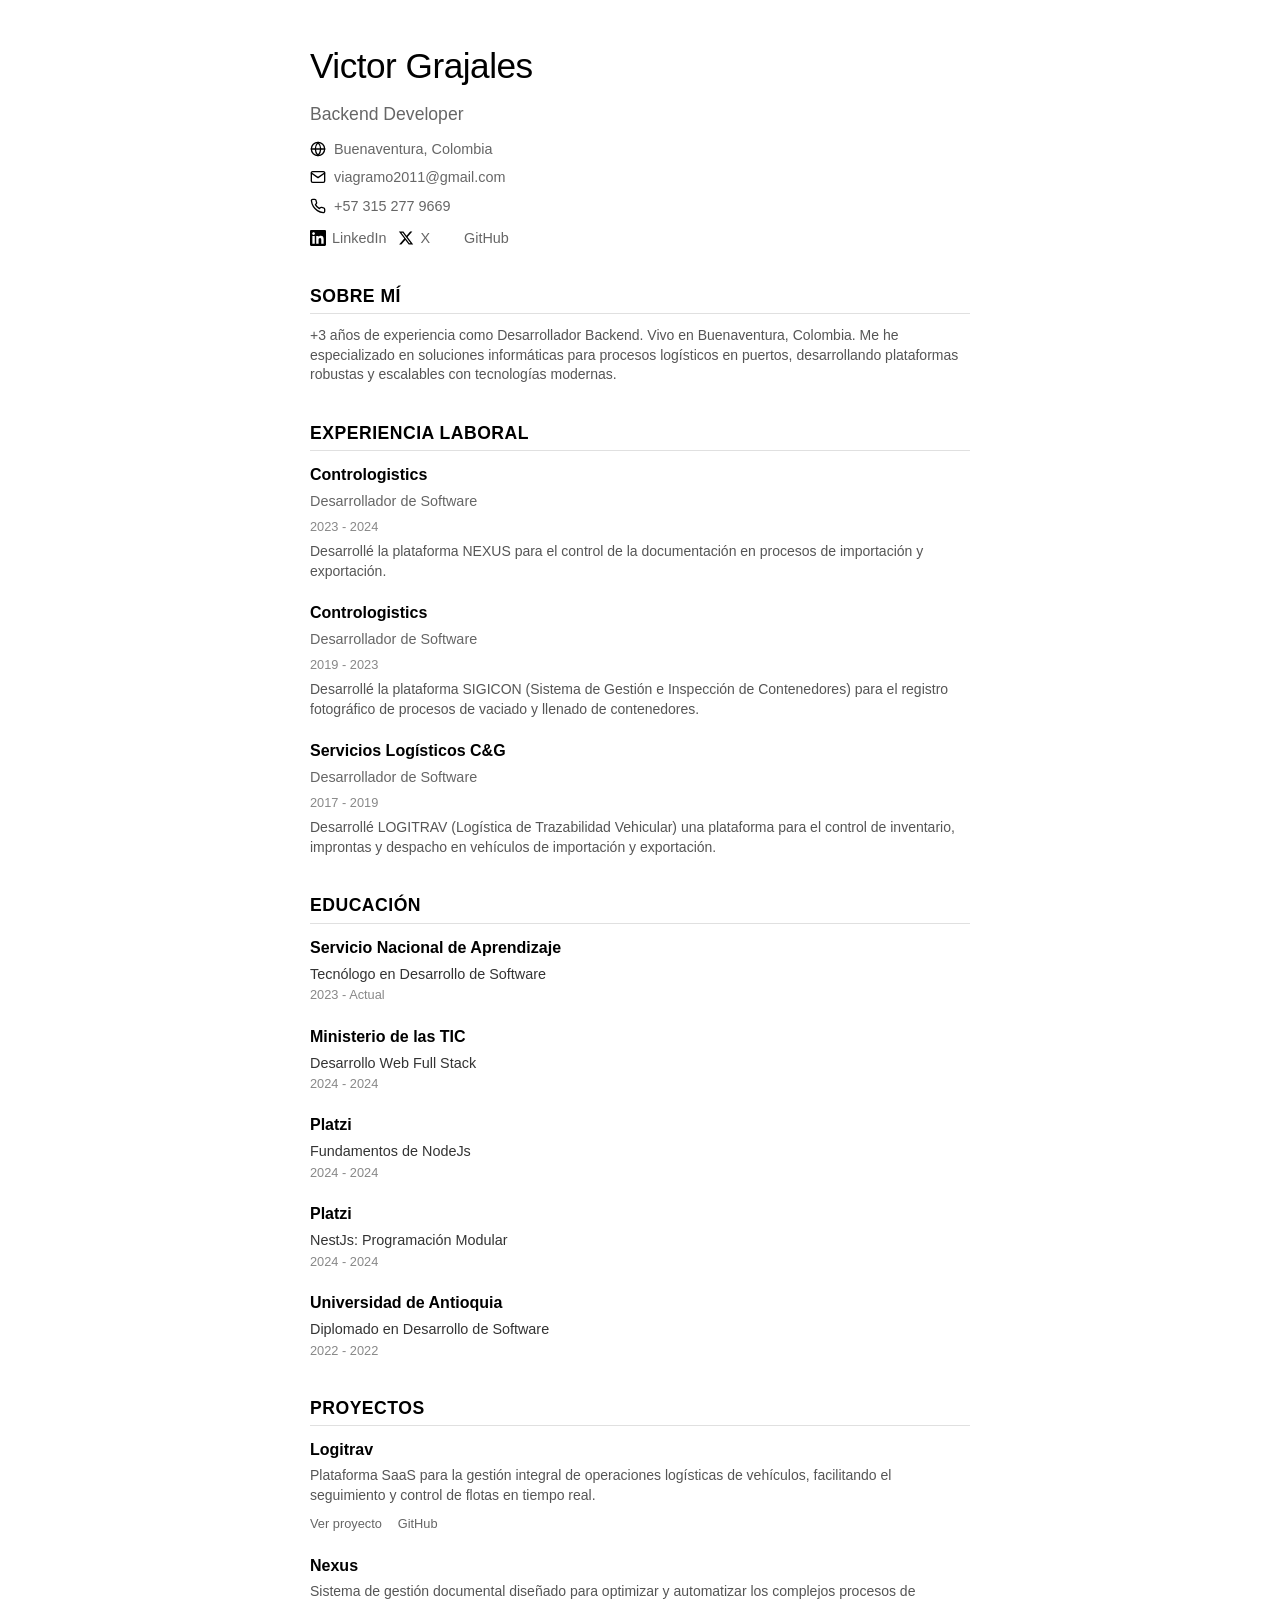
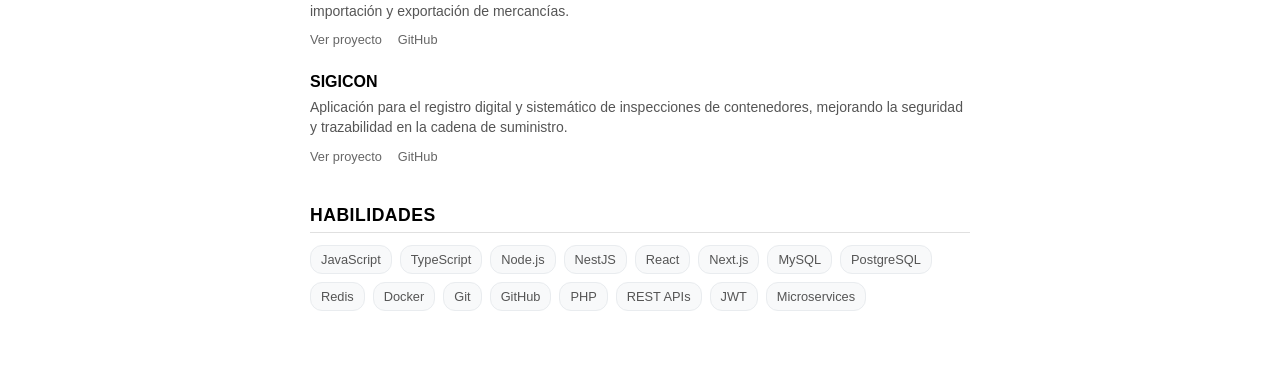
==== cv.html @ 8ae6d98d "Añadir sección de experiencia laboral con carga dinámica y estilos correspondientes" ====
<!DOCTYPE html>
<html lang="es">
<head>
    <meta charset="UTF-8">
    <meta name="viewport" content="width=device-width, initial-scale=1.0">
    <title>Victor Grajales - CV</title>
    <style>
        * {
            margin: 0;
            padding: 0;
            box-sizing: border-box;
        }

        body {
            font-family: -apple-system, BlinkMacSystemFont, 'Segoe UI', Roboto, 'Helvetica Neue', Arial, sans-serif;
            line-height: 1.5;
            color: #2c3e50;
            max-width: 700px;
            margin: 0 auto;
            padding: 40px 20px;
            background: #fff;
            font-size: 14px;
        }

        h1 {
            font-size: 2.2rem;
            font-weight: 300;
            margin-bottom: 8px;
            color: #000;
            letter-spacing: -0.5px;
        }

        h2 {
            font-size: 1.1rem;
            font-weight: 600;
            margin: 35px 0 12px 0;
            color: #000;
            text-transform: uppercase;
            letter-spacing: 0.5px;
            border-bottom: 1px solid #e0e0e0;
            padding-bottom: 4px;
        }

        h3 {
            font-size: 1rem;
            font-weight: 600;
            margin: 0 0 4px 0;
            color: #000;
        }

        h4 {
            font-size: 0.9rem;
            font-weight: 500;
            margin: 0 0 4px 0;
            color: #666;
        }

        p {
            margin-bottom: 8px;
            color: #555;
            line-height: 1.4;
        }

        ul {
            list-style: none;
            margin-left: 0;
        }

        li {
            margin-bottom: 6px;
            position: relative;
            padding-left: 15px;
        }

        li:before {
            content: "•";
            color: #666;
            position: absolute;
            left: 0;
        }

        .header {
            margin-bottom: 35px;
        }

        .title {
            font-size: 1.1rem;
            color: #666;
            margin-bottom: 12px;
            font-weight: 400;
        }

        .contact-info {
            margin-bottom: 0;
            color: #666;
            font-size: 0.9rem;
            line-height: 1.4;
        }

        .contact-item {
            display: flex;
            align-items: center;
            margin-bottom: 8px;
        }

        .contact-icon {
            width: 16px;
            height: 16px;
            margin-right: 8px;
            color: #666;
        }

        .contact-links {
            display: flex;
            gap: 12px;
            margin-top: 12px;
        }

        .contact-link {
            display: flex;
            align-items: center;
            color: #666;
            text-decoration: none;
            font-size: 0.9rem;
        }

        .contact-link:hover {
            text-decoration: underline;
        }

        .contact-link-icon {
            width: 16px;
            height: 16px;
            margin-right: 6px;
            color: #666;
        }

        .experience-item, .education-item, .project-item {
            margin-bottom: 20px;
        }

        .company, .institution {
            font-weight: 600;
            color: #000;
            font-size: 0.95rem;
        }

        .position, .degree {
            font-weight: 500;
            color: #333;
            font-size: 0.9rem;
        }

        .date {
            color: #888;
            font-size: 0.8rem;
            margin-bottom: 6px;
        }

        .skills {
            display: flex;
            flex-wrap: wrap;
            gap: 8px;
            margin-top: 8px;
        }

        .skill {
            background: #f8f9fa;
            padding: 4px 10px;
            border-radius: 12px;
            font-size: 0.8rem;
            color: #555;
            border: 1px solid #e9ecef;
        }

        .project-links {
            margin-top: 8px;
        }

        .project-links a {
            color: #666;
            text-decoration: none;
            margin-right: 12px;
            font-size: 0.8rem;
        }

        .project-links a:hover {
            text-decoration: underline;
        }

        section {
            margin-bottom: 30px;
        }

        @media (max-width: 600px) {
            body {
                padding: 20px 15px;
                font-size: 13px;
            }
            
            h1 {
                font-size: 1.8rem;
            }
            
            h2 {
                font-size: 1rem;
            }
        }

        .error-message {
            color: #888;
            font-style: italic;
            text-align: center;
            padding: 15px;
            font-size: 0.9rem;
        }
    </style>
</head>
<body>
    <div class="header">
        <h1>Victor Grajales</h1>
        <div class="title">Backend Developer</div>
        <div class="contact-info">
            <div class="contact-item">
                <img src="image/globe.svg" alt="Ubicación" class="contact-icon">
                <span>Buenaventura, Colombia</span>
            </div>
            <div class="contact-item">
                <img src="image/envelope.svg" alt="Email" class="contact-icon">
                <span>viagramo2011@gmail.com</span>
            </div>
            <div class="contact-item">
                <img src="image/phone.svg" alt="Teléfono" class="contact-icon">
                <span>+57 315 277 9669</span>
            </div>
            <div class="contact-links">
                <a href="https://www.linkedin.com/in/viktor-grajales-34b990125/" target="_blank" class="contact-link">
                    <img src="image/linkedin.svg" alt="LinkedIn" class="contact-link-icon">
                    LinkedIn
                </a>
                <a href="https://twitter.com/farkot09" target="_blank" class="contact-link">
                    <img src="image/x-twitter.svg" alt="X/Twitter" class="contact-link-icon">
                    X
                </a>
                <a href="https://github.com/farkot09" target="_blank" class="contact-link">
                    <img src="image/github.svg" alt="GitHub" class="contact-link-icon">
                    GitHub
                </a>
            </div>
        </div>
    </div>

    <section>
        <h2>Sobre mí</h2>
        <p>
            +3 años de experiencia como Desarrollador Backend. Vivo en Buenaventura, Colombia. 
            Me he especializado en soluciones informáticas para procesos logísticos en puertos, 
            desarrollando plataformas robustas y escalables con tecnologías modernas.
        </p>
    </section>

    <section>
        <h2>Experiencia laboral</h2>
        <div id="experiencia-container">
            <!-- La experiencia se cargará dinámicamente desde experience.json -->
        </div>
    </section>

    <section>
        <h2>Educación</h2>
        
        <div class="education-item">
            <h3>Servicio Nacional de Aprendizaje</h3>
            <div class="degree">Tecnólogo en Desarrollo de Software</div>
            <div class="date">2023 - Actual</div>
        </div>

        <div class="education-item">
            <h3>Ministerio de las TIC</h3>
            <div class="degree">Desarrollo Web Full Stack</div>
            <div class="date">2024 - 2024</div>
        </div>

        <div class="education-item">
            <h3>Platzi</h3>
            <div class="degree">Fundamentos de NodeJs</div>
            <div class="date">2024 - 2024</div>
        </div>

        <div class="education-item">
            <h3>Platzi</h3>
            <div class="degree">NestJs: Programación Modular</div>
            <div class="date">2024 - 2024</div>
        </div>

        <div class="education-item">
            <h3>Universidad de Antioquia</h3>
            <div class="degree">Diplomado en Desarrollo de Software</div>
            <div class="date">2022 - 2022</div>
        </div>
    </section>

    <section>
        <h2>Proyectos</h2>
        
        <div class="project-item">
            <h3>Logitrav</h3>
            <p>Plataforma SaaS para la gestión integral de operaciones logísticas de vehículos, facilitando el seguimiento y control de flotas en tiempo real.</p>
            <div class="project-links">
                <a href="https://logitrav.servicioslogisticoscyg.com/" target="_blank">Ver proyecto</a>
                <a href="https://github.com/farkot09/" target="_blank">GitHub</a>
            </div>
        </div>

        <div class="project-item">
            <h3>Nexus</h3>
            <p>Sistema de gestión documental diseñado para optimizar y automatizar los complejos procesos de importación y exportación de mercancías.</p>
            <div class="project-links">
                <a href="https://lsabun.com/NEXUS/" target="_blank">Ver proyecto</a>
                <a href="https://github.com/farkot09/" target="_blank">GitHub</a>
            </div>
        </div>

        <div class="project-item">
            <h3>SIGICON</h3>
            <p>Aplicación para el registro digital y sistemático de inspecciones de contenedores, mejorando la seguridad y trazabilidad en la cadena de suministro.</p>
            <div class="project-links">
                <a href="https://sigicon.com/" target="_blank">Ver proyecto</a>
                <a href="https://github.com/farkot09/" target="_blank">GitHub</a>
            </div>
        </div>
    </section>

    <section>
        <h2>Habilidades</h2>
        <div class="skills">
            <span class="skill">JavaScript</span>
            <span class="skill">TypeScript</span>
            <span class="skill">Node.js</span>
            <span class="skill">NestJS</span>
            <span class="skill">React</span>
            <span class="skill">Next.js</span>
            <span class="skill">MySQL</span>
            <span class="skill">PostgreSQL</span>
            <span class="skill">Redis</span>
            <span class="skill">Docker</span>
            <span class="skill">Git</span>
            <span class="skill">GitHub</span>
            <span class="skill">PHP</span>
            <span class="skill">REST APIs</span>
            <span class="skill">JWT</span>
            <span class="skill">Microservices</span>
        </div>
    </section>

    <script>
        // Función para cargar la experiencia laboral
        async function loadExperience() {
            try {
                const response = await fetch('data/experience.json');
                const data = await response.json();
                
                const container = document.getElementById('experiencia-container');
                
                const experienceHTML = data.experiencia.map(exp => `
                    <div class="experience-item">
                        <h3>${exp.empresa}</h3>
                        <h4>${exp.cargo}</h4>
                        <div class="date">${exp.fecha_inicio} - ${exp.fecha_fin}</div>
                        <p>${exp.descripcion}</p>
                    </div>
                `).join('');
                
                container.innerHTML = experienceHTML;
            } catch (error) {
                console.error('Error cargando experiencia:', error);
                document.getElementById('experiencia-container').innerHTML = 
                    '<div class="error-message">Error cargando experiencia laboral</div>';
            }
        }

        // Cargar experiencia al cargar la página
        document.addEventListener('DOMContentLoaded', loadExperience);
    </script>
</body>
</html>
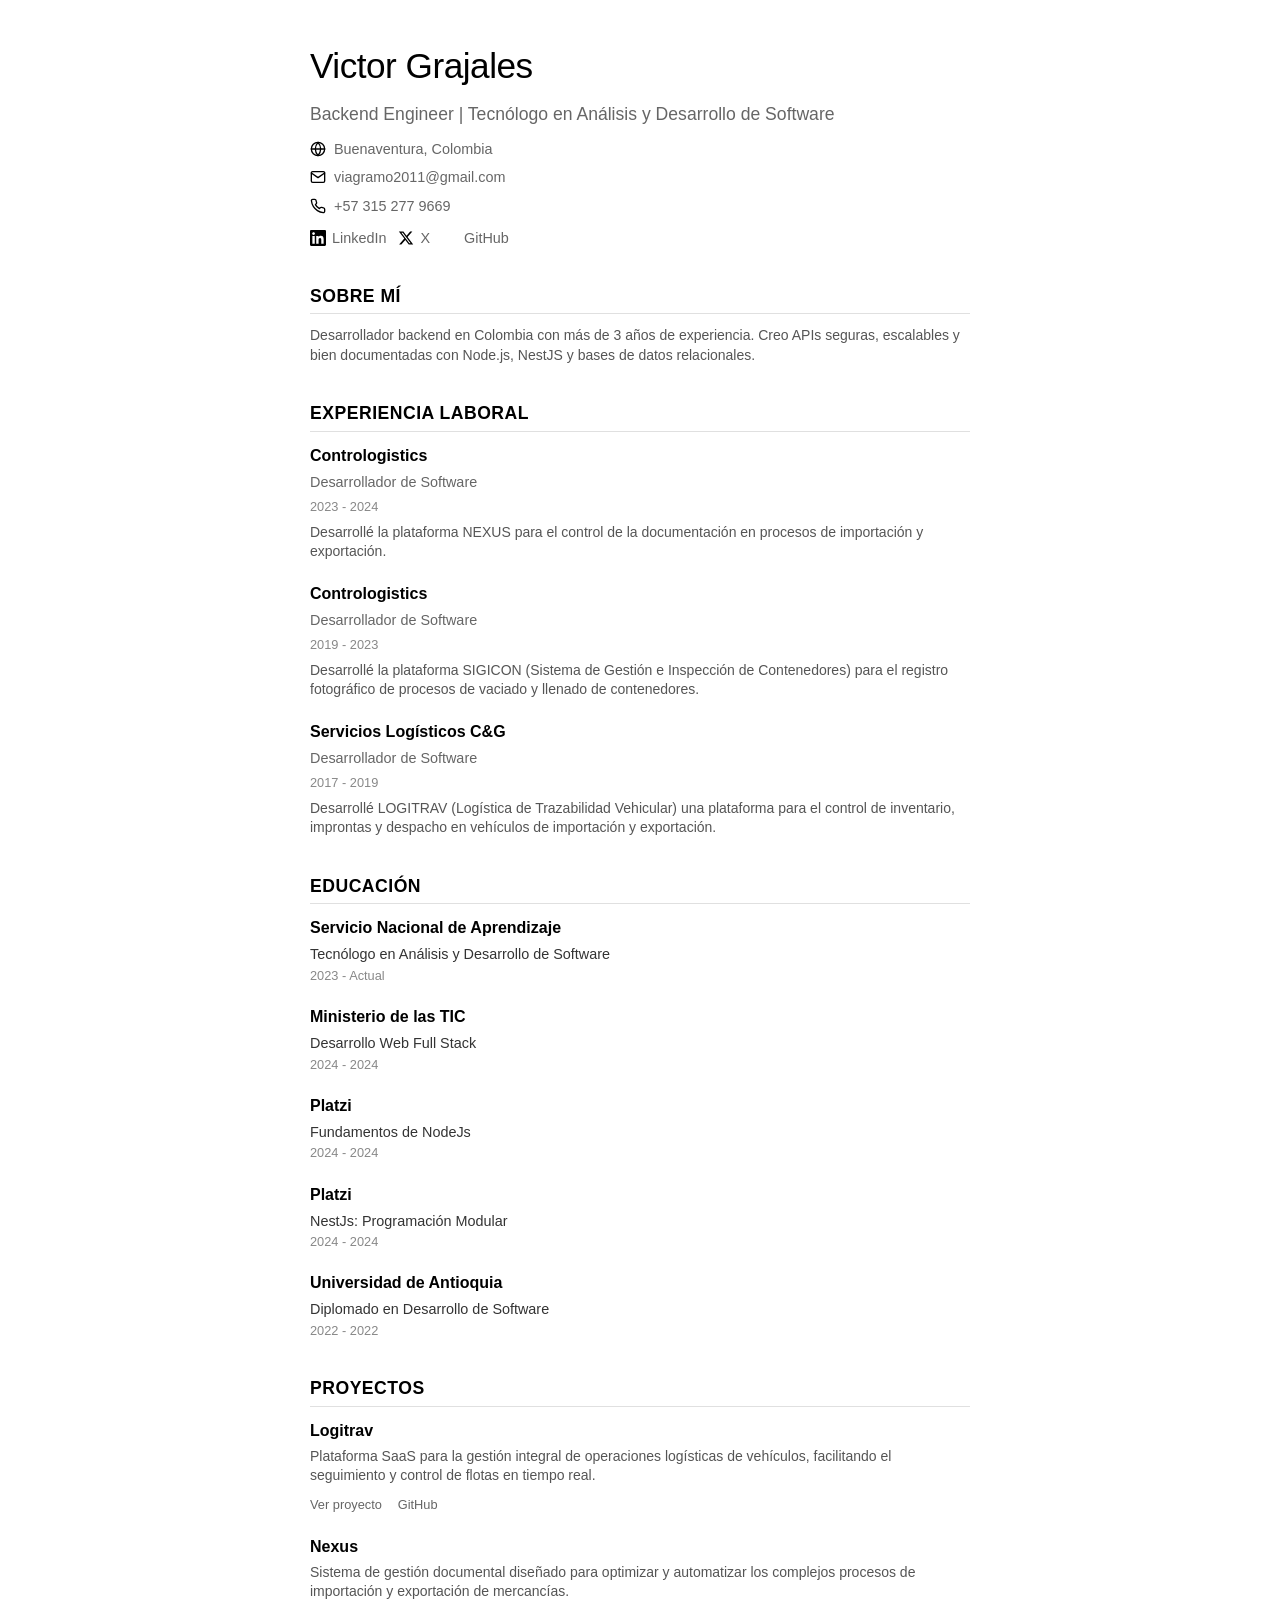
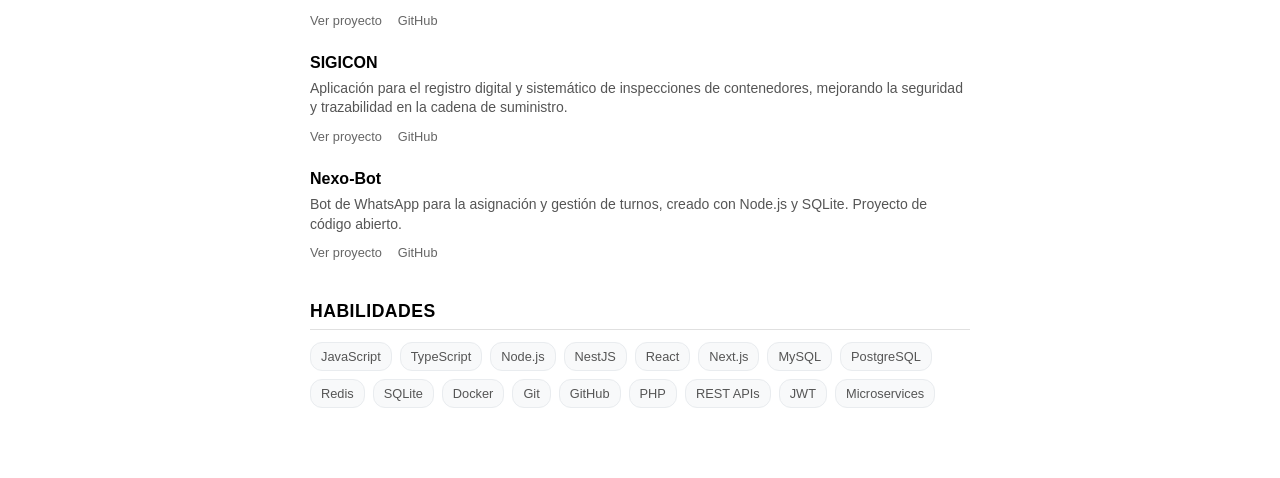
==== commit bbeb6be9: "Actualizar estilos y contenido del CV, incluyendo cambios en títulos, descripciones de proyectos y m" ====
--- a/cv.html
+++ b/cv.html
@@ -3,7 +3,7 @@
 <head>
     <meta charset="UTF-8">
     <meta name="viewport" content="width=device-width, initial-scale=1.0">
-    <title>Victor Grajales - CV</title>
+    <title>Victor Grajales | Tecnólogo en Análisis y Desarrollo de Software</title>
     <style>
         * {
             margin: 0;
@@ -219,7 +219,7 @@
 <body>
     <div class="header">
         <h1>Victor Grajales</h1>
-        <div class="title">Backend Developer</div>
+        <div class="title">Backend Engineer | Tecnólogo en Análisis y Desarrollo de Software</div>
         <div class="contact-info">
             <div class="contact-item">
                 <img src="image/globe.svg" alt="Ubicación" class="contact-icon">
@@ -253,9 +253,8 @@
     <section>
         <h2>Sobre mí</h2>
         <p>
-            +3 años de experiencia como Desarrollador Backend. Vivo en Buenaventura, Colombia. 
-            Me he especializado en soluciones informáticas para procesos logísticos en puertos, 
-            desarrollando plataformas robustas y escalables con tecnologías modernas.
+            Desarrollador backend en Colombia con más de 3 años de experiencia. Creo APIs seguras,
+            escalables y bien documentadas con Node.js, NestJS y bases de datos relacionales.
         </p>
     </section>
 
@@ -271,7 +270,7 @@
         
         <div class="education-item">
             <h3>Servicio Nacional de Aprendizaje</h3>
-            <div class="degree">Tecnólogo en Desarrollo de Software</div>
+            <div class="degree">Tecnólogo en Análisis y Desarrollo de Software</div>
             <div class="date">2023 - Actual</div>
         </div>
 
@@ -316,7 +315,7 @@
             <h3>Nexus</h3>
             <p>Sistema de gestión documental diseñado para optimizar y automatizar los complejos procesos de importación y exportación de mercancías.</p>
             <div class="project-links">
-                <a href="https://lsabun.com/NEXUS/" target="_blank">Ver proyecto</a>
+                <a href="https://nexus.contrologistics.com.co/" target="_blank">Ver proyecto</a>
                 <a href="https://github.com/farkot09/" target="_blank">GitHub</a>
             </div>
         </div>
@@ -327,6 +326,15 @@
             <div class="project-links">
                 <a href="https://sigicon.com/" target="_blank">Ver proyecto</a>
                 <a href="https://github.com/farkot09/" target="_blank">GitHub</a>
+            </div>
+        </div>
+
+        <div class="project-item">
+            <h3>Nexo-Bot</h3>
+            <p>Bot de WhatsApp para la asignación y gestión de turnos, creado con Node.js y SQLite. Proyecto de código abierto.</p>
+            <div class="project-links">
+                <a href="https://github.com/farkot09/nexo-bot" target="_blank">Ver proyecto</a>
+                <a href="https://github.com/farkot09/nexo-bot" target="_blank">GitHub</a>
             </div>
         </div>
     </section>
@@ -343,6 +351,7 @@
             <span class="skill">MySQL</span>
             <span class="skill">PostgreSQL</span>
             <span class="skill">Redis</span>
+            <span class="skill">SQLite</span>
             <span class="skill">Docker</span>
             <span class="skill">Git</span>
             <span class="skill">GitHub</span>
